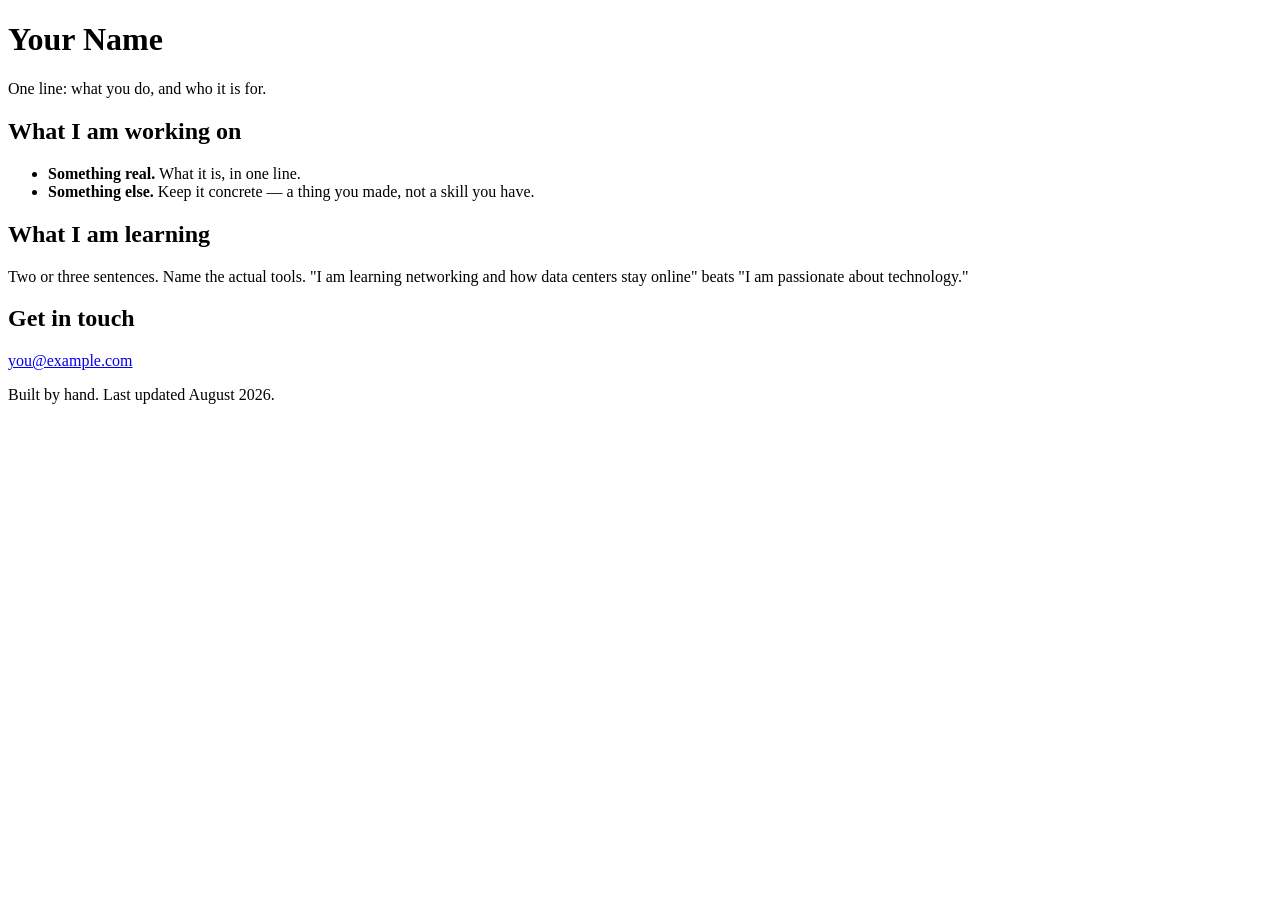
==== index.html @ c5f40a10 "Add index.html — course starter + Codespace definition" ====
<!doctype html>
<html lang="en">
<head>
  <meta charset="utf-8">
  <meta name="viewport" content="width=device-width, initial-scale=1">

  <!-- CHANGE THIS. It is the name on the browser tab, and it is what Google shows. -->
  <title>Your Name — what you build</title>

  <!-- CHANGE THIS TOO. One sentence. It is what shows under your link when someone shares it. -->
  <meta name="description" content="One sentence about who you are and what you make.">

  <link rel="stylesheet" href="styles.css">
</head>

<body>

  <header>
    <!-- Exactly ONE h1 on the page. It is your name. -->
    <h1>Your Name</h1>
    <p class="tagline">One line: what you do, and who it is for.</p>
  </header>

  <main>

    <section>
      <h2>What I am working on</h2>
      <ul>
        <li><strong>Something real.</strong> What it is, in one line.</li>
        <li><strong>Something else.</strong> Keep it concrete — a thing you made, not a skill you have.</li>
      </ul>
    </section>

    <section>
      <h2>What I am learning</h2>
      <p>
        Two or three sentences. Name the actual tools. "I am learning networking and how data
        centers stay online" beats "I am passionate about technology."
      </p>
    </section>

    <section>
      <h2>Get in touch</h2>
      <!--
        Put an email you will still control after graduation. If you only have the school one
        today, that is fine — put it in, and change it later. That is what commits are for.
      -->
      <p><a href="mailto:you@example.com">you@example.com</a></p>
    </section>

  </main>

  <footer>
    <p>Built by hand. Last updated <!-- change this when you change the page --> August 2026.</p>
  </footer>

</body>
</html>
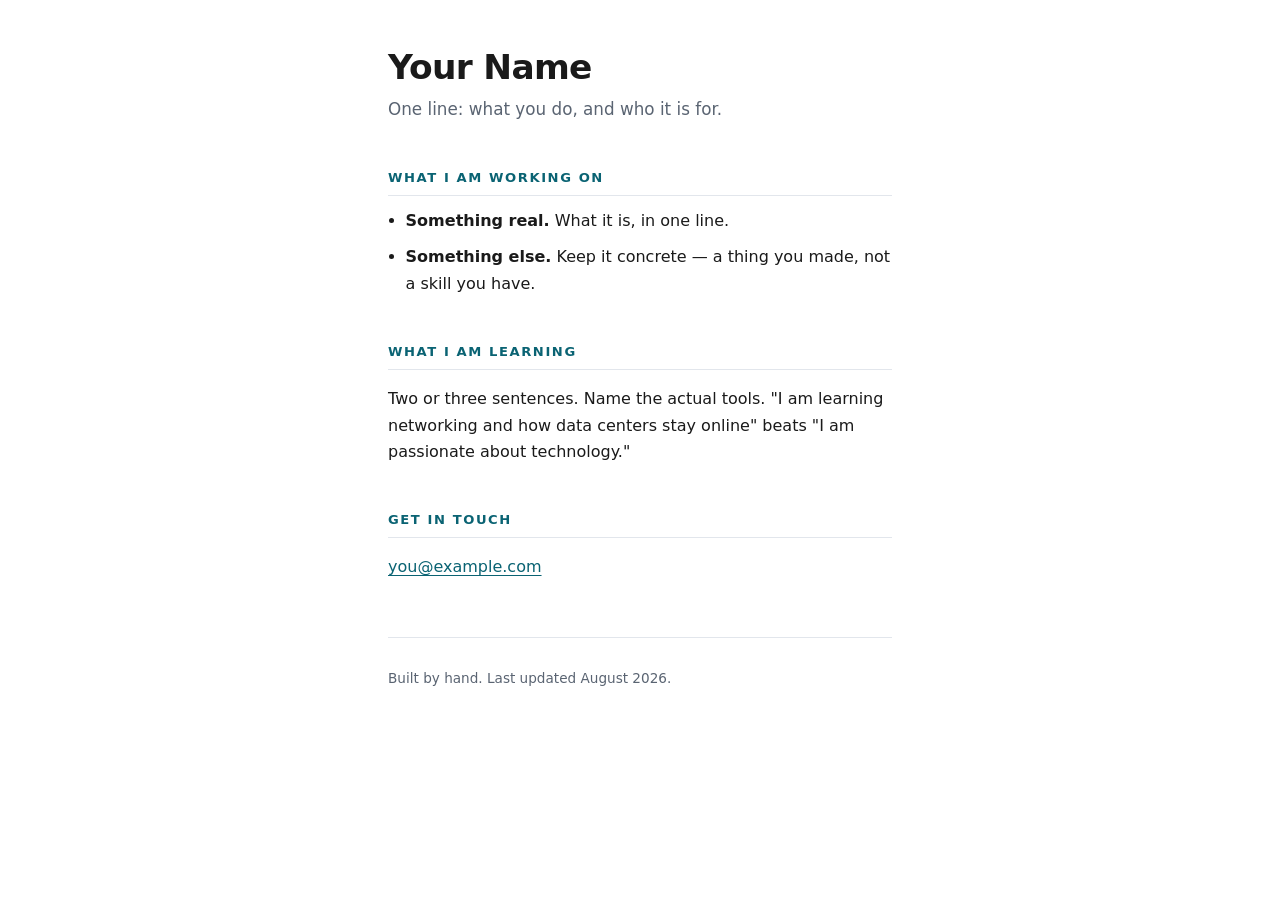
==== commit 358d27aa: "index edited" ====
--- a/index.html
+++ b/index.html
@@ -1,11 +1,12 @@
 <!doctype html>
 <html lang="en">
+
 <head>
   <meta charset="utf-8">
   <meta name="viewport" content="width=device-width, initial-scale=1">
 
   <!-- CHANGE THIS. It is the name on the browser tab, and it is what Google shows. -->
-  <title>Your Name — what you build</title>
+  <title>Your Name — what you build Test</title>
 
   <!-- CHANGE THIS TOO. One sentence. It is what shows under your link when someone shares it. -->
   <meta name="description" content="One sentence about who you are and what you make.">
@@ -55,4 +56,5 @@
   </footer>
 
 </body>
+
 </html>
--- a/styles.css
+++ b/styles.css
@@ -0,0 +1,77 @@
+/* ============================================================
+   styles.css — this is YOURS to change. That is the point.
+   Every value below is a decision somebody made. Change one,
+   commit, and look at what happened.
+   ============================================================ */
+
+/* The custom properties. Change a colour ONCE here and it
+   changes everywhere it is used further down. */
+:root {
+  --ink:        #1a1a1a;   /* body text */
+  --muted:      #5a6472;   /* quieter text */
+  --accent:     #0a6373;   /* links and rules — make this yours */
+  --paper:      #ffffff;
+  --line:       #e2e6ec;
+  --measure:    34rem;     /* how wide a line of text gets before it wraps */
+}
+
+/* A sensible reset. Without border-box, padding makes boxes
+   wider than you asked for, and nothing lines up. */
+*, *::before, *::after { box-sizing: border-box; }
+
+body {
+  margin: 0 auto;
+  padding: 3rem 1.25rem 4rem;
+  max-width: var(--measure);
+  background: var(--paper);
+  color: var(--ink);
+  font: 1rem/1.65 system-ui, -apple-system, "Segoe UI", Roboto, sans-serif;
+}
+
+h1 {
+  margin: 0;
+  font-size: 2.15rem;
+  line-height: 1.15;
+  letter-spacing: -0.02em;
+}
+
+.tagline {
+  margin: 0.5rem 0 0;
+  color: var(--muted);
+  font-size: 1.05rem;
+}
+
+h2 {
+  margin: 2.75rem 0 0.75rem;
+  padding-bottom: 0.4rem;
+  border-bottom: 1px solid var(--line);
+  font-size: 0.82rem;
+  font-weight: 700;
+  letter-spacing: 0.12em;
+  text-transform: uppercase;
+  color: var(--accent);
+}
+
+ul { margin: 0; padding-left: 1.1rem; }
+li { margin-bottom: 0.6rem; }
+
+a {
+  color: var(--accent);
+  text-underline-offset: 3px;
+}
+a:hover { text-decoration: none; }
+
+footer {
+  margin-top: 3.5rem;
+  padding-top: 1rem;
+  border-top: 1px solid var(--line);
+  color: var(--muted);
+  font-size: 0.85rem;
+}
+
+/* Someone reading this on a phone is the common case, not the
+   edge case. Test it there before you call the page done. */
+@media (max-width: 30rem) {
+  body { padding-top: 2rem; }
+  h1   { font-size: 1.8rem; }
+}
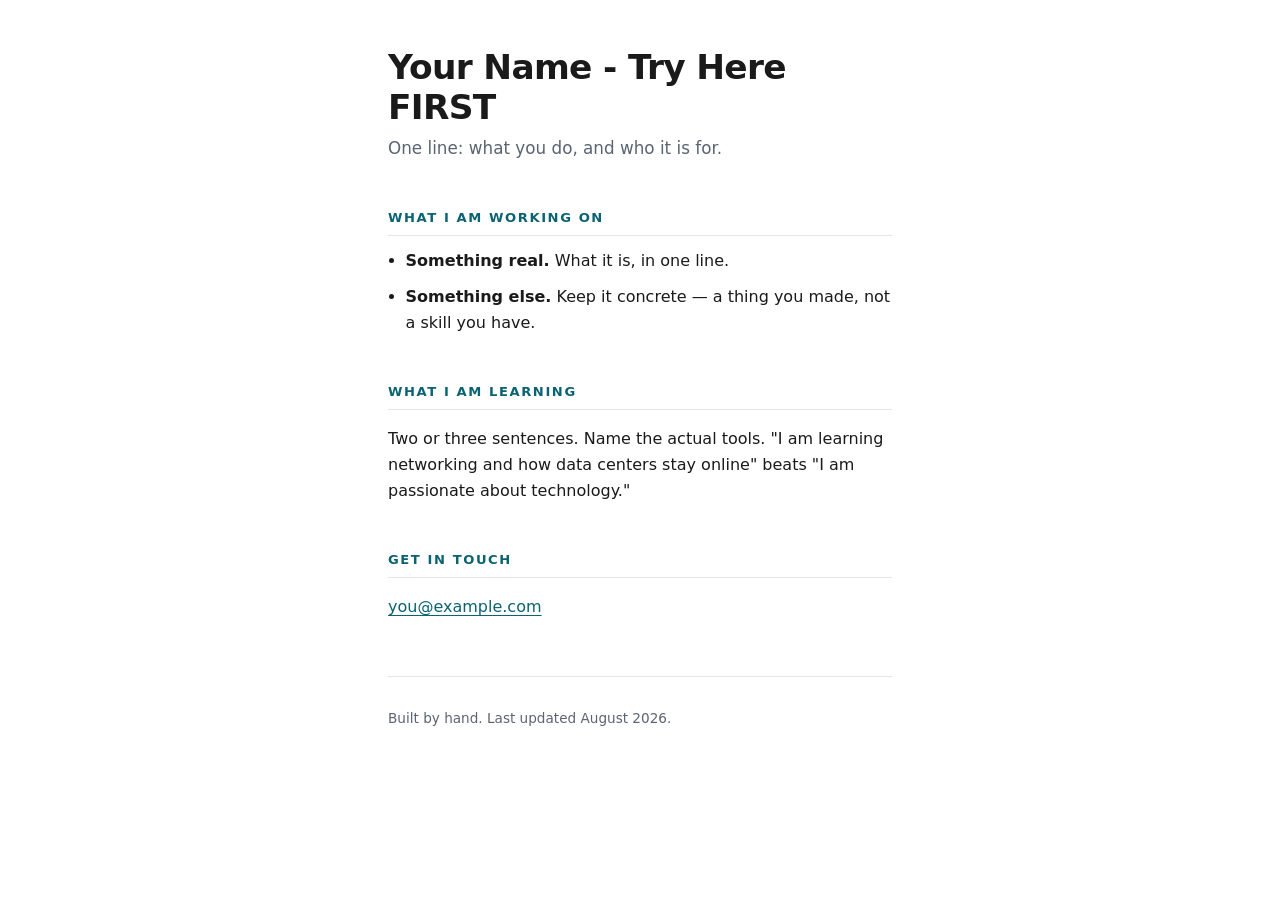
==== commit 98dc7546: "edit index" ====
--- a/index.html
+++ b/index.html
@@ -18,7 +18,7 @@
 
   <header>
     <!-- Exactly ONE h1 on the page. It is your name. -->
-    <h1>Your Name</h1>
+    <h1>Your Name - Try Here FIRST</h1>
     <p class="tagline">One line: what you do, and who it is for.</p>
   </header>
 
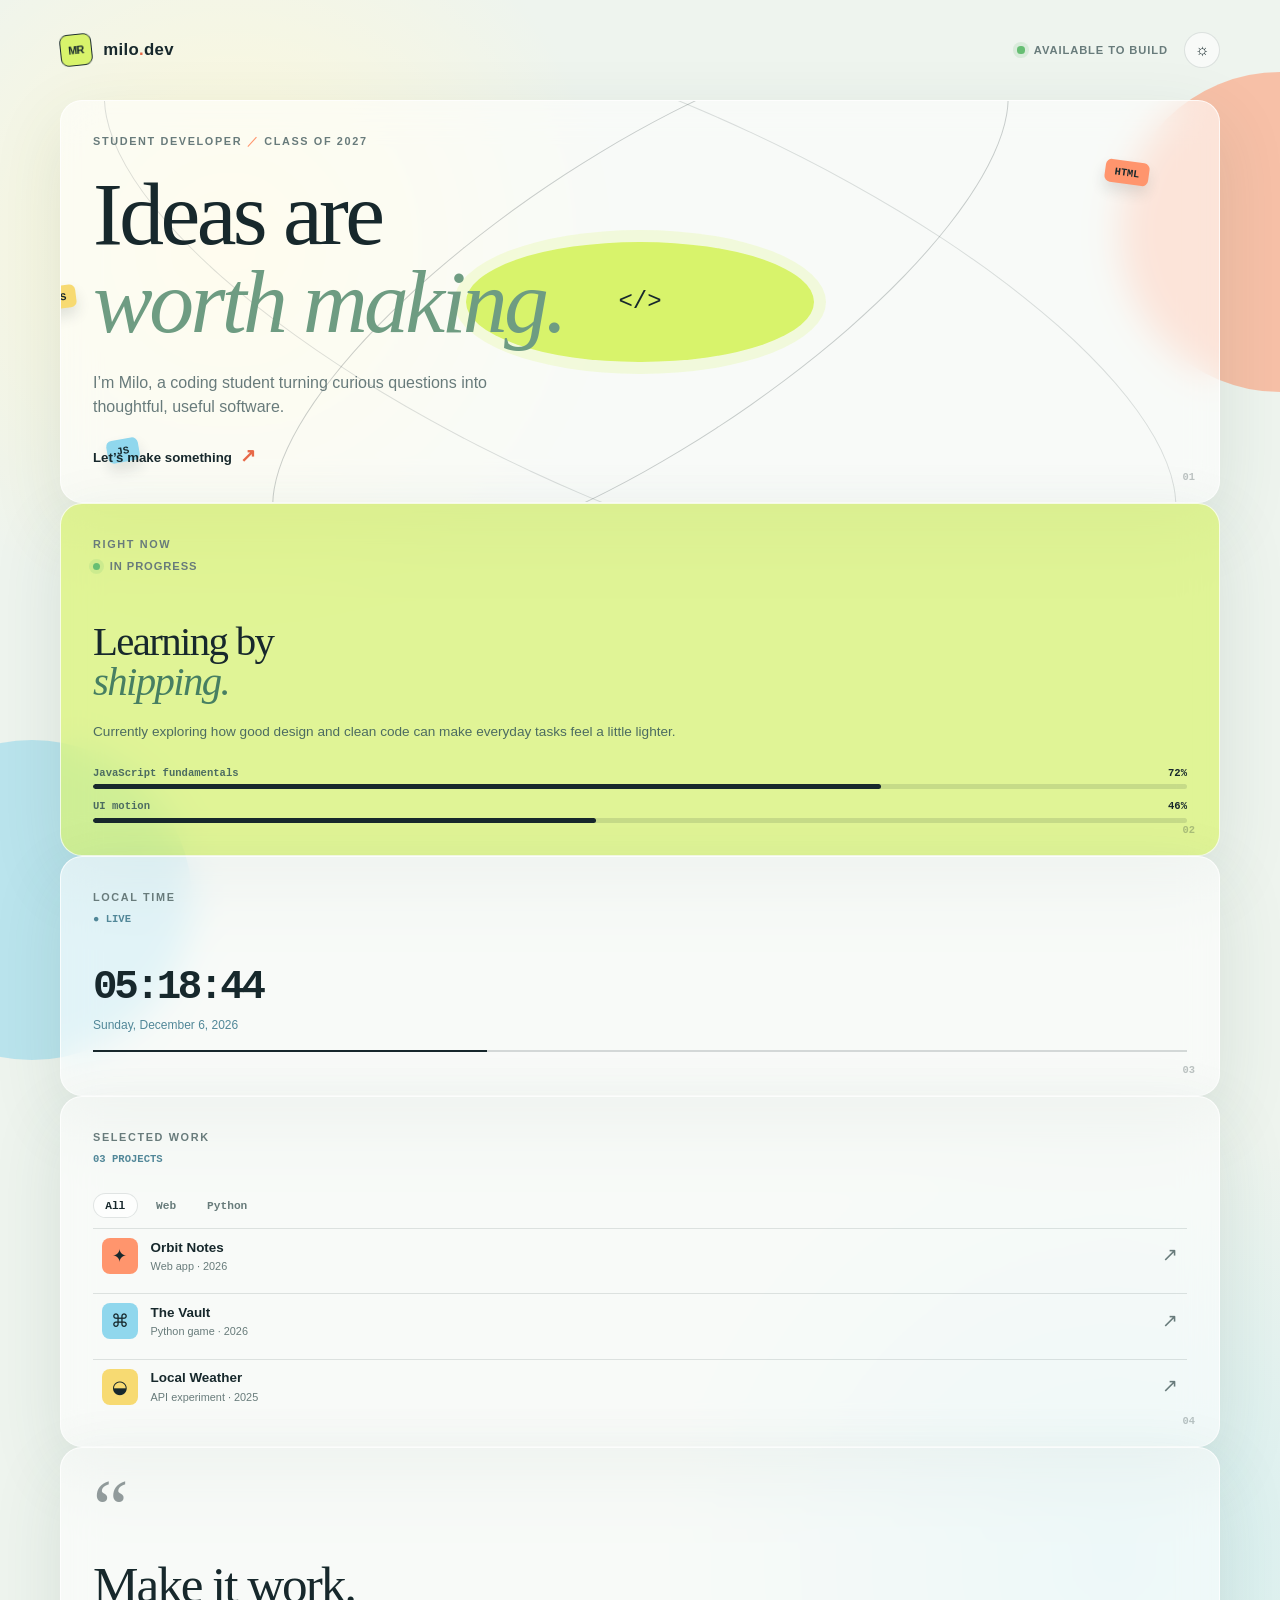
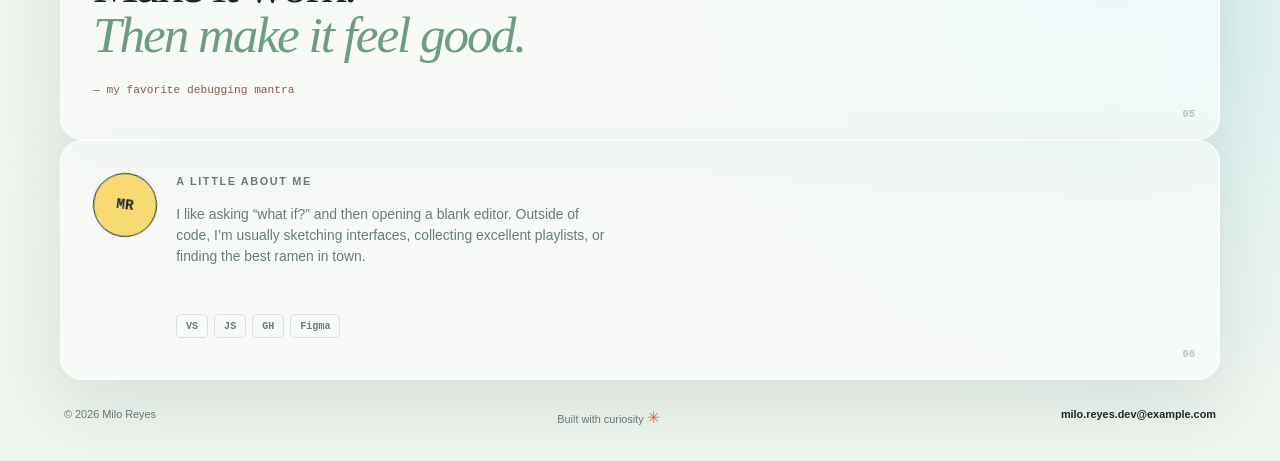
==== commit 2ed70dcc: "update front page" ====
--- a/index.html
+++ b/index.html
@@ -4,57 +4,100 @@
 <head>
   <meta charset="utf-8">
   <meta name="viewport" content="width=device-width, initial-scale=1">
-
-  <!-- CHANGE THIS. It is the name on the browser tab, and it is what Google shows. -->
-  <title>Your Name — what you build Test</title>
-
-  <!-- CHANGE THIS TOO. One sentence. It is what shows under your link when someone shares it. -->
-  <meta name="description" content="One sentence about who you are and what you make.">
-
+  <title>Milo Reyes | Student Developer</title>
+  <meta name="description"
+    content="The digital workshop of Milo Reyes, a student developer building useful little things for the web.">
   <link rel="stylesheet" href="styles.css">
 </head>
 
 <body>
+  <div class="ambient ambient-one" aria-hidden="true"></div>
+  <div class="ambient ambient-two" aria-hidden="true"></div>
 
-  <header>
-    <!-- Exactly ONE h1 on the page. It is your name. -->
-    <h1>Your Name - Try Here FIRST</h1>
-    <p class="tagline">One line: what you do, and who it is for.</p>
+  <header class="site-header">
+    <a class="brand" href="index.html" aria-label="Milo Reyes home"><span class="brand-mark">MR</span><span>milo<span
+          class="brand-dot">.</span>dev</span></a>
+    <div class="header-actions"><span class="availability"><span class="status-dot"></span> Available to
+        build</span><button class="icon-button" id="theme-toggle" type="button" aria-label="Switch to light mode"
+        title="Toggle color mode">☼</button></div>
   </header>
 
-  <main>
-
-    <section>
-      <h2>What I am working on</h2>
-      <ul>
-        <li><strong>Something real.</strong> What it is, in one line.</li>
-        <li><strong>Something else.</strong> Keep it concrete — a thing you made, not a skill you have.</li>
-      </ul>
+  <main class="bento-grid">
+    <section class="panel hero-panel reveal">
+      <div class="hero-copy">
+        <p class="eyebrow">Student developer <span>／</span> class of 2027</p>
+        <h1>Ideas are<br><em>worth making.</em></h1>
+        <p class="hero-intro">I’m Milo, a coding student turning curious questions into thoughtful, useful software.</p>
+        <a class="text-link" href="mailto:milo.reyes.dev@example.com">Let’s make something <span>↗</span></a>
+      </div>
+      <div class="hero-orbit" aria-hidden="true">
+        <div class="orbit-ring orbit-ring-large"></div>
+        <div class="orbit-ring orbit-ring-small"></div>
+        <div class="orbit-core">&lt;/&gt;</div><span class="orbit-tag tag-html">HTML</span><span
+          class="orbit-tag tag-js">JS</span><span class="orbit-tag tag-css">CSS</span>
+      </div>
+      <span class="panel-number">01</span>
     </section>
 
-    <section>
-      <h2>What I am learning</h2>
-      <p>
-        Two or three sentences. Name the actual tools. "I am learning networking and how data
-        centers stay online" beats "I am passionate about technology."
-      </p>
+    <section class="panel now-panel reveal reveal-delay-1">
+      <div class="panel-heading">
+        <p class="eyebrow">Right now</p><span class="pulse-label"><span class="status-dot"></span> In progress</span>
+      </div>
+      <h2>Learning by<br><span>shipping.</span></h2>
+      <p class="muted-copy">Currently exploring how good design and clean code can make everyday tasks feel a little
+        lighter.</p>
+      <div class="progress-row"><span>JavaScript fundamentals</span><strong>72%</strong></div>
+      <div class="progress-track"><span style="--progress: 72%"></span></div>
+      <div class="progress-row"><span>UI motion</span><strong>46%</strong></div>
+      <div class="progress-track"><span style="--progress: 46%"></span></div><span class="panel-number">02</span>
     </section>
 
-    <section>
-      <h2>Get in touch</h2>
-      <!--
-        Put an email you will still control after graduation. If you only have the school one
-        today, that is fine — put it in, and change it later. That is what commits are for.
-      -->
-      <p><a href="mailto:you@example.com">you@example.com</a></p>
+    <section class="panel clock-panel reveal reveal-delay-2">
+      <div class="panel-heading">
+        <p class="eyebrow">Local time</p><span class="clock-signal">● live</span>
+      </div><time id="live-clock">09:41:08</time>
+      <p id="live-date">Tuesday, September 15, 2026</p>
+      <div class="clock-bar"><span></span></div><span class="panel-number">03</span>
     </section>
 
+    <section class="panel projects-panel reveal reveal-delay-1" id="projects">
+      <div class="panel-heading">
+        <p class="eyebrow">Selected work</p><span class="project-count">03 projects</span>
+      </div>
+      <div class="filter-row" role="group" aria-label="Filter projects"><button class="filter-button active"
+          data-filter="all" type="button">All</button><button class="filter-button" data-filter="web"
+          type="button">Web</button><button class="filter-button" data-filter="python" type="button">Python</button>
+      </div>
+      <div class="project-list"><a class="project-item" data-category="web" href="#projects"><span
+            class="project-icon peach">✦</span><span><strong>Orbit Notes</strong><small>Web app ·
+              2026</small></span><span class="arrow">↗</span></a><a class="project-item" data-category="python"
+          href="#projects"><span class="project-icon blue">⌘</span><span><strong>The Vault</strong><small>Python game ·
+              2026</small></span><span class="arrow">↗</span></a><a class="project-item" data-category="web"
+          href="#projects"><span class="project-icon yellow">◒</span><span><strong>Local Weather</strong><small>API
+              experiment · 2025</small></span><span class="arrow">↗</span></a></div><span class="panel-number">04</span>
+    </section>
+
+    <section class="panel quote-panel reveal reveal-delay-2"><span class="quote-mark">“</span>
+      <blockquote>Make it work.<br><em>Then make it feel good.</em></blockquote>
+      <p class="quote-credit">— my favorite debugging mantra</p><span class="panel-number">05</span>
+    </section>
+
+    <section class="panel about-panel reveal reveal-delay-3">
+      <div class="about-avatar" aria-hidden="true">MR</div>
+      <div>
+        <p class="eyebrow">A little about me</p>
+        <p class="about-copy">I like asking “what if?” and then opening a blank editor. Outside of code, I’m usually
+          sketching interfaces, collecting excellent playlists, or finding the best ramen in town.</p>
+      </div>
+      <div class="tool-stack"><span>VS</span><span>JS</span><span>GH</span><span>Figma</span></div><span
+        class="panel-number">06</span>
+    </section>
   </main>
 
-  <footer>
-    <p>Built by hand. Last updated <!-- change this when you change the page --> August 2026.</p>
+  <footer class="site-footer"><span>© 2026 Milo Reyes</span><span>Built with curiosity <span
+        class="footer-star">✳</span></span><a href="mailto:milo.reyes.dev@example.com">milo.reyes.dev@example.com</a>
   </footer>
-
+  <script src="app.js"></script>
 </body>
 
 </html>
--- a/styles.css
+++ b/styles.css
@@ -1,77 +1,801 @@
-/* ============================================================
-   styles.css — this is YOURS to change. That is the point.
-   Every value below is a decision somebody made. Change one,
-   commit, and look at what happened.
-   ============================================================ */
-
-/* The custom properties. Change a colour ONCE here and it
-   changes everywhere it is used further down. */
 :root {
-  --ink:        #1a1a1a;   /* body text */
-  --muted:      #5a6472;   /* quieter text */
-  --accent:     #0a6373;   /* links and rules — make this yours */
-  --paper:      #ffffff;
-  --line:       #e2e6ec;
-  --measure:    34rem;     /* how wide a line of text gets before it wraps */
-}
-
-/* A sensible reset. Without border-box, padding makes boxes
-   wider than you asked for, and nothing lines up. */
-*, *::before, *::after { box-sizing: border-box; }
+  --ink: #17282c;
+  --muted: #687b7b;
+  --paper: #eef4ee;
+  --panel: rgba(255, 255, 255, .57);
+  --line: rgba(23, 40, 44, .12);
+  --lime: #d8f36b;
+  --orange: #ff956d;
+  --blue: #90d7ed;
+  --yellow: #f7da72;
+  --shadow: 0 24px 70px rgba(44, 81, 69, .12);
+}
+
+*,
+*::before,
+*::after {
+  box-sizing: border-box;
+}
+
+html {
+  scroll-behavior: smooth;
+}
 
 body {
-  margin: 0 auto;
-  padding: 3rem 1.25rem 4rem;
-  max-width: var(--measure);
-  background: var(--paper);
-  color: var(--ink);
-  font: 1rem/1.65 system-ui, -apple-system, "Segoe UI", Roboto, sans-serif;
+  min-height: 100vh;
+  margin: 0;
+  padding: 2rem clamp(1.1rem, 4vw, 5rem) 1.5rem;
+  overflow-x: hidden;
+  background: radial-gradient(circle at 18% 12%, #fff9d8 0, transparent 24rem), radial-gradient(circle at 87% 76%, #d5eff0 0, transparent 28rem), var(--paper);
+  color: var(--ink);
+  font: 400 1rem/1.5 "Trebuchet MS", "Segoe UI", sans-serif;
+}
+
+.ambient {
+  position: fixed;
+  z-index: -1;
+  width: 20rem;
+  height: 20rem;
+  border-radius: 50%;
+  opacity: .55;
+  pointer-events: none;
+}
+
+.ambient-one {
+  top: 8%;
+  right: -10rem;
+  background: var(--orange);
+  animation: drift 16s ease-in-out infinite alternate;
+}
+
+.ambient-two {
+  bottom: -10rem;
+  left: -8rem;
+  background: var(--blue);
+  animation: drift 20s ease-in-out infinite alternate-reverse;
+}
+
+.site-header,
+.bento-grid,
+.site-footer {
+  width: min(100%, 1160px);
+  margin-inline: auto;
+}
+
+.site-header {
+  display: flex;
+  align-items: center;
+  justify-content: space-between;
+  margin-bottom: 2rem;
+}
+
+.brand {
+  display: inline-flex;
+  align-items: center;
+  gap: .7rem;
+  color: var(--ink);
+  font-size: 1.05rem;
+  font-weight: 800;
+  text-decoration: none;
+  letter-spacing: .02em;
+}
+
+.brand-mark {
+  display: grid;
+  width: 2rem;
+  height: 2rem;
+  place-items: center;
+  border: 1px solid var(--ink);
+  border-radius: 8px;
+  background: var(--lime);
+  font-size: .67rem;
+  letter-spacing: -.05em;
+  transform: rotate(-6deg);
+}
+
+.brand-dot {
+  color: #e76948;
+}
+
+.header-actions {
+  display: flex;
+  align-items: center;
+  gap: 1rem;
+}
+
+.availability,
+.pulse-label {
+  color: var(--muted);
+  font-size: .7rem;
+  font-weight: 700;
+  letter-spacing: .08em;
+  text-transform: uppercase;
+}
+
+.status-dot {
+  display: inline-block;
+  width: .45rem;
+  height: .45rem;
+  margin-right: .35rem;
+  border-radius: 50%;
+  background: #66be73;
+  box-shadow: 0 0 0 4px rgba(102, 190, 115, .15);
+}
+
+.icon-button {
+  width: 2.25rem;
+  height: 2.25rem;
+  border: 1px solid var(--line);
+  border-radius: 50%;
+  background: var(--panel);
+  color: var(--ink);
+  cursor: pointer;
+  font-size: 1rem;
+  transition: transform .2s ease, background .2s ease;
+}
+
+.icon-button:hover {
+  background: var(--lime);
+  transform: rotate(25deg);
+}
+
++.bento-grid {
+  display: grid;
+  grid-template-columns: repeat(4, 1fr);
+  gap: 1rem;
+}
+
+.panel {
+  position: relative;
+  overflow: hidden;
+  min-height: 15rem;
+  padding: clamp(1.35rem, 3vw, 2rem);
+  border: 1px solid rgba(255, 255, 255, .75);
+  border-radius: 22px;
+  background: var(--panel);
+  box-shadow: var(--shadow);
+  backdrop-filter: blur(18px);
+  transition: transform .35s ease, box-shadow .35s ease;
+}
+
+.panel:hover {
+  box-shadow: 0 28px 85px rgba(44, 81, 69, .18);
+  transform: translateY(-4px);
+}
+
++.hero-panel {
+  display: flex;
+  grid-column: span 3;
+  min-height: 23rem;
+  background: linear-gradient(120deg, rgba(255, 255, 255, .67), rgba(255, 255, 255, .28));
+}
+
+.hero-copy {
+  position: relative;
+  z-index: 1;
+  max-width: 55%;
+}
+
+.eyebrow {
+  margin: 0 0 1.3rem;
+  color: var(--muted);
+  font-size: .68rem;
+  font-weight: 800;
+  letter-spacing: .15em;
+  text-transform: uppercase;
+}
+
+.eyebrow span {
+  color: var(--orange);
+}
+
+h1,
+h2,
+blockquote {
+  margin: 0;
+  font-family: Georgia, "Times New Roman", serif;
+  font-weight: 400;
+  line-height: .98;
+  letter-spacing: -.04em;
 }
 
 h1 {
-  margin: 0;
-  font-size: 2.15rem;
-  line-height: 1.15;
-  letter-spacing: -0.02em;
-}
-
-.tagline {
-  margin: 0.5rem 0 0;
+  font-size: clamp(3.2rem, 7vw, 6.4rem);
+}
+
+h1 em,
+blockquote em {
+  color: #6e9c82;
+  font-style: italic;
+}
+
+.hero-intro {
+  max-width: 25rem;
+  margin: 1.6rem 0 1.4rem;
   color: var(--muted);
-  font-size: 1.05rem;
-}
-
-h2 {
-  margin: 2.75rem 0 0.75rem;
-  padding-bottom: 0.4rem;
-  border-bottom: 1px solid var(--line);
-  font-size: 0.82rem;
+  font-size: 1rem;
+}
+
+.text-link {
+  color: var(--ink);
+  font-size: .83rem;
+  font-weight: 800;
+  text-decoration: none;
+}
+
+.text-link span {
+  display: inline-block;
+  margin-left: .3rem;
+  color: #e76948;
+  font-size: 1.2rem;
+  transition: transform .2s ease;
+}
+
+.text-link:hover span {
+  transform: translate(3px, -3px);
+}
+
++.hero-orbit {
+  position: absolute;
+  right: 5%;
+  top: 12%;
+  width: 19rem;
+  height: 19rem;
+}
+
+.orbit-ring {
+  position: absolute;
+  inset: 0;
+  border: 1px solid rgba(23, 40, 44, .14);
+  border-radius: 50%;
+  transform: rotate(25deg) skew(-8deg);
+}
+
+.orbit-ring-large {
+  animation: spin 22s linear infinite;
+}
+
+.orbit-ring-small {
+  inset: 13%;
+  transform: rotate(-35deg) skew(12deg);
+  border-color: rgba(23, 40, 44, .22);
+  animation: spin-reverse 16s linear infinite;
+}
+
+.orbit-core {
+  position: absolute;
+  inset: 35%;
+  display: grid;
+  place-items: center;
+  border-radius: 50%;
+  background: var(--lime);
+  color: var(--ink);
+  font-family: monospace;
+  font-size: 1.5rem;
+  box-shadow: 0 0 0 12px rgba(216, 243, 107, .2);
+}
+
+.orbit-tag {
+  position: absolute;
+  padding: .35rem .6rem;
+  border-radius: 6px;
+  color: var(--ink);
+  font: 700 .65rem monospace;
+  box-shadow: 0 8px 14px rgba(23, 40, 44, .12);
+}
+
+.tag-html {
+  top: 15%;
+  right: 6%;
+  background: var(--orange);
+  transform: rotate(8deg);
+}
+
+.tag-js {
+  bottom: 10%;
+  left: 4%;
+  background: var(--blue);
+  transform: rotate(-10deg);
+}
+
+.tag-css {
+  top: 46%;
+  left: -2%;
+  background: var(--yellow);
+  transform: rotate(-7deg);
+}
+
++.panel-heading {
+  display: flex;
+  align-items: flex-start;
+  justify-content: space-between;
+  gap: 1rem;
+}
+
+.panel-heading .eyebrow {
+  margin-bottom: 0;
+}
+
+.panel-number {
+  position: absolute;
+  right: 1.5rem;
+  bottom: 1.2rem;
+  color: rgba(23, 40, 44, .27);
+  font: 700 .65rem monospace;
+}
+
+.now-panel {
+  grid-column: span 1;
+  background: rgba(216, 243, 107, .67);
+}
+
+.now-panel h2 {
+  margin-top: 2.8rem;
+  font-size: 2.55rem;
+}
+
+.now-panel h2 span {
+  color: #477f62;
+  font-style: italic;
+}
+
+.muted-copy {
+  margin: 1.3rem 0 1.5rem;
+  color: #4c6c61;
+  font-size: .85rem;
+}
+
+.progress-row {
+  display: flex;
+  justify-content: space-between;
+  margin-top: .7rem;
+  color: #4c6c61;
+  font: 700 .66rem monospace;
+}
+
+.progress-row strong {
+  color: var(--ink);
+}
+
+.progress-track {
+  height: .3rem;
+  margin-top: .35rem;
+  overflow: hidden;
+  border-radius: 1rem;
+  background: rgba(23, 40, 44, .12);
+}
+
+.progress-track span {
+  display: block;
+  width: var(--progress);
+  height: 100%;
+  border-radius: inherit;
+  background: var(--ink);
+  animation: grow .9s ease both;
+}
+
++.clock-panel {
+  min-height: 12.5rem;
+  background: rgba(144, 215, 237, .58);
+}
+
+.clock-signal,
+.project-count {
+  color: #518798;
+  font: 700 .66rem monospace;
+  text-transform: uppercase;
+}
+
+.clock-panel time {
+  display: block;
+  margin-top: 2.2rem;
+  font: 700 clamp(1.8rem, 4vw, 2.55rem) monospace;
+  letter-spacing: -.08em;
+}
+
+.clock-panel p:not(.eyebrow) {
+  margin: .35rem 0 1rem;
+  color: #518798;
+  font-size: .75rem;
+}
+
+.clock-bar {
+  height: 2px;
+  background: rgba(23, 40, 44, .16);
+}
+
+.clock-bar span {
+  display: block;
+  width: 36%;
+  height: 100%;
+  background: var(--ink);
+  animation: clock-line 4s linear infinite;
+}
+
++.projects-panel {
+  grid-column: span 2;
+  min-height: 21rem;
+}
+
+.filter-row {
+  display: flex;
+  gap: .4rem;
+  margin: 1.5rem 0 .6rem;
+}
+
+.filter-button {
+  padding: .35rem .7rem;
+  border: 1px solid transparent;
+  border-radius: 99px;
+  background: transparent;
+  color: var(--muted);
+  cursor: pointer;
+  font: 700 .7rem monospace;
+}
+
+.filter-button.active,
+.filter-button:hover {
+  border-color: var(--line);
+  background: rgba(255, 255, 255, .7);
+  color: var(--ink);
+}
+
+.project-list {
+  display: grid;
+  gap: .65rem;
+}
+
+.project-item {
+  display: grid;
+  grid-template-columns: 2.3rem 1fr auto;
+  align-items: center;
+  gap: .75rem;
+  padding: .55rem;
+  border-top: 1px solid var(--line);
+  color: var(--ink);
+  text-decoration: none;
+  transition: padding .2s ease, background .2s ease;
+}
+
+.project-item:hover {
+  padding-inline: .8rem;
+  background: rgba(255, 255, 255, .45);
+}
+
+.project-item.hidden {
+  display: none;
+}
+
+.project-icon {
+  display: grid;
+  width: 2.25rem;
+  height: 2.25rem;
+  place-items: center;
+  border-radius: 8px;
+  font-size: 1.15rem;
+}
+
+.peach {
+  background: var(--orange);
+}
+
+.blue {
+  background: var(--blue);
+}
+
+.yellow {
+  background: var(--yellow);
+}
+
+.project-item strong,
+.project-item small {
+  display: block;
+}
+
+.project-item strong {
+  font-size: .84rem;
+}
+
+.project-item small {
+  color: var(--muted);
+  font-size: .68rem;
+}
+
+.arrow {
+  color: var(--muted);
+  font-size: 1.2rem;
+}
+
++.quote-panel {
+  grid-column: span 2;
+  min-height: 21rem;
+  background: #ffb19a;
+}
+
+.quote-mark {
+  display: block;
+  color: rgba(23, 40, 44, .45);
+  font: 5rem/.7 Georgia, serif;
+}
+
+.quote-panel blockquote {
+  margin-top: 1.5rem;
+  font-size: clamp(2rem, 4vw, 3.4rem);
+}
+
+.quote-credit {
+  margin-top: 1.5rem;
+  color: #89584c;
+  font: .7rem monospace;
+}
+
+.about-panel {
+  grid-column: span 2;
+  display: grid;
+  grid-template-columns: auto 1fr;
+  align-items: start;
+  gap: 1.2rem;
+  min-height: 15rem;
+}
+
+.about-avatar {
+  display: grid;
+  width: 4rem;
+  height: 4rem;
+  place-items: center;
+  border: 1px solid var(--ink);
+  border-radius: 50%;
+  background: var(--yellow);
+  font: 800 .9rem monospace;
+  transform: rotate(7deg);
+}
+
+.about-copy {
+  max-width: 27rem;
+  margin: -.4rem 0 0;
+  color: var(--muted);
+  font-size: .87rem;
+}
+
+.tool-stack {
+  grid-column: 2;
+  display: flex;
+  gap: .4rem;
+  margin-top: 1.2rem;
+}
+
+.tool-stack span {
+  padding: .34rem .55rem;
+  border: 1px solid var(--line);
+  border-radius: 5px;
+  color: var(--muted);
+  font: 700 .63rem monospace;
+}
+
+.site-footer {
+  display: flex;
+  justify-content: space-between;
+  gap: 1rem;
+  padding: 1.6rem .25rem .3rem;
+  color: var(--muted);
+  font-size: .68rem;
+}
+
+.site-footer a {
+  color: var(--ink);
   font-weight: 700;
-  letter-spacing: 0.12em;
-  text-transform: uppercase;
-  color: var(--accent);
-}
-
-ul { margin: 0; padding-left: 1.1rem; }
-li { margin-bottom: 0.6rem; }
-
-a {
-  color: var(--accent);
-  text-underline-offset: 3px;
-}
-a:hover { text-decoration: none; }
-
-footer {
-  margin-top: 3.5rem;
-  padding-top: 1rem;
-  border-top: 1px solid var(--line);
-  color: var(--muted);
-  font-size: 0.85rem;
-}
-
-/* Someone reading this on a phone is the common case, not the
-   edge case. Test it there before you call the page done. */
-@media (max-width: 30rem) {
-  body { padding-top: 2rem; }
-  h1   { font-size: 1.8rem; }
-}
+  text-decoration: none;
+}
+
+.footer-star {
+  color: #e76948;
+  font-size: 1rem;
+}
+
++body.light-mode {
+  --ink: #f1f7ed;
+  --muted: #a9bbb1;
+  --paper: #17282c;
+  --panel: rgba(34, 57, 59, .75);
+  --line: rgba(230, 245, 228, .14);
+  --shadow: 0 24px 70px rgba(0, 0, 0, .18);
+  background: radial-gradient(circle at 18% 12%, #526b55 0, transparent 25rem), radial-gradient(circle at 87% 76%, #2c5963 0, transparent 28rem), var(--paper);
+}
+
+.light-mode .hero-panel {
+  background: linear-gradient(120deg, rgba(55, 79, 74, .8), rgba(33, 59, 59, .72));
+}
+
+.light-mode .now-panel {
+  background: rgba(92, 117, 70, .72);
+}
+
+.light-mode .clock-panel {
+  background: rgba(46, 91, 104, .78);
+}
+
+.light-mode .quote-panel {
+  background: #8d5144;
+}
+
+.light-mode h1 em,
+.light-mode blockquote em {
+  color: var(--lime);
+}
+
+.light-mode .muted-copy,
+.light-mode .clock-panel p:not(.eyebrow),
+.light-mode .clock-signal {
+  color: #c1d8cb;
+}
+
+.light-mode .project-item:hover,
+.light-mode .filter-button.active,
+.light-mode .filter-button:hover {
+  background: rgba(255, 255, 255, .08);
+}
+
+.light-mode .about-panel {
+  background: rgba(38, 68, 65, .77);
+}
+
+.light-mode .quote-credit {
+  color: #f5c5b5;
+}
+
+.light-mode .site-footer a {
+  color: var(--ink);
+}
+
++.reveal {
+  animation: reveal .75s cubic-bezier(.2, .8, .2, 1) both;
+}
+
+.reveal-delay-1 {
+  animation-delay: .1s;
+}
+
+.reveal-delay-2 {
+  animation-delay: .2s;
+}
+
+.reveal-delay-3 {
+  animation-delay: .3s;
+}
+
+@keyframes reveal {
+  from {
+    opacity: 0;
+    transform: translateY(18px);
+  }
+
+  to {
+    opacity: 1;
+    transform: translateY(0);
+  }
+}
+
+@keyframes drift {
+  to {
+    transform: translate(3rem, -2rem) scale(1.15);
+  }
+}
+
+@keyframes spin {
+  to {
+    transform: rotate(385deg) skew(-8deg);
+  }
+}
+
+@keyframes spin-reverse {
+  to {
+    transform: rotate(-395deg) skew(12deg);
+  }
+}
+
+@keyframes grow {
+  from {
+    width: 0;
+  }
+}
+
+@keyframes clock-line {
+  50% {
+    width: 78%;
+  }
+}
+
++@media (max-width: 760px) {
+  body {
+    padding-top: 1.25rem;
+  }
+
+  .availability {
+    display: none;
+  }
+
+  .bento-grid {
+    grid-template-columns: 1fr 1fr;
+  }
+
+  .hero-panel,
+  .projects-panel,
+  .quote-panel {
+    grid-column: span 2;
+  }
+
+  .now-panel,
+  .clock-panel,
+  .about-panel {
+    grid-column: span 1;
+  }
+
+  .hero-panel {
+    min-height: 28rem;
+  }
+
+  .hero-copy {
+    max-width: 75%;
+  }
+
+  .hero-orbit {
+    right: -3rem;
+    bottom: -1rem;
+    top: auto;
+    transform: scale(.75);
+  }
+
+  .about-panel {
+    grid-column: span 2;
+  }
+}
+
++@media (max-width: 500px) {
+  body {
+    padding-inline: .75rem;
+  }
+
+  .site-header {
+    margin-bottom: 1rem;
+  }
+
+  .bento-grid {
+    gap: .7rem;
+  }
+
+  .panel {
+    border-radius: 17px;
+    padding: 1.15rem;
+  }
+
+  .hero-panel {
+    min-height: 29rem;
+  }
+
+  .hero-copy {
+    max-width: 100%;
+  }
+
+  .hero-orbit {
+    right: -4.5rem;
+    transform: scale(.65);
+  }
+
+  .now-panel h2 {
+    font-size: 2rem;
+  }
+
+  .clock-panel time {
+    font-size: 1.45rem;
+  }
+
+  .site-footer {
+    flex-wrap: wrap;
+    padding-inline: .25rem;
+  }
+
+  .site-footer a {
+    width: 100%;
+    order: 3;
+  }
+}
